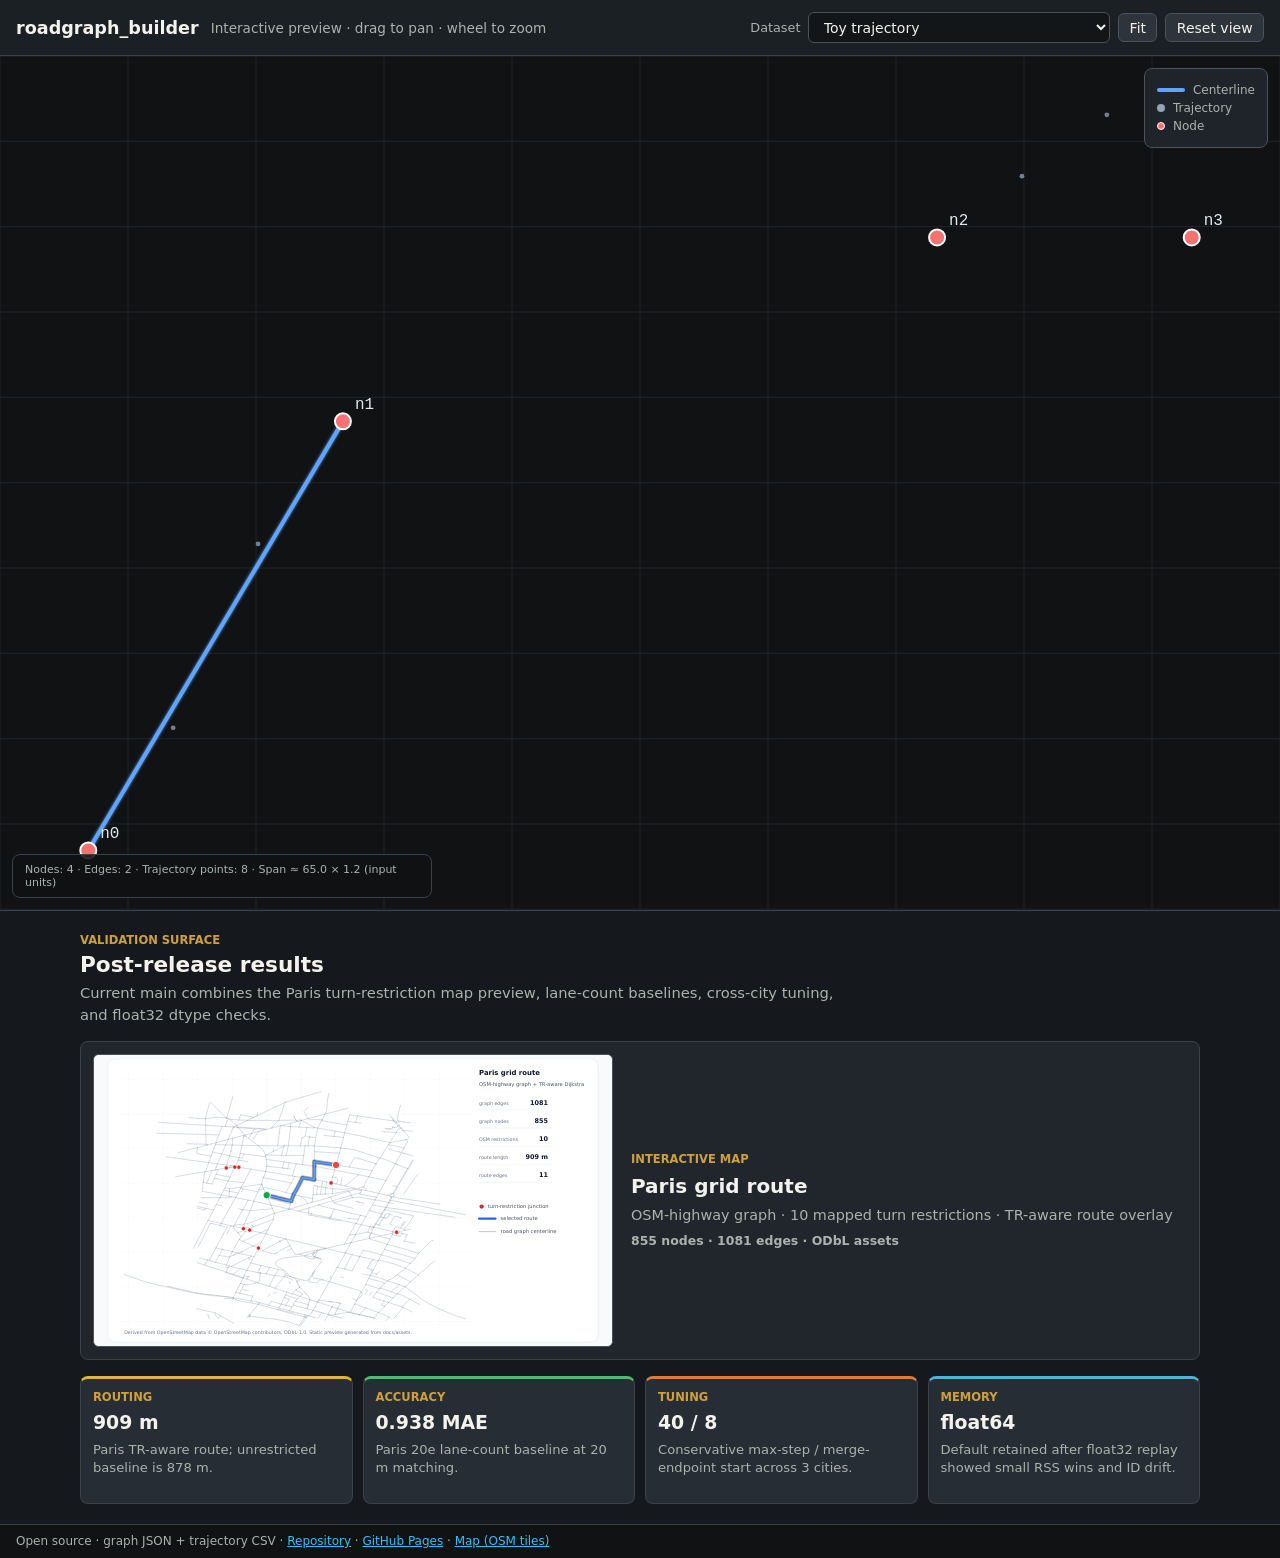
==== docs/index.html @ 45efcf7e "Polish docs results cards" ====
<!DOCTYPE html>
<html lang="en">
  <head>
    <meta charset="utf-8" />
    <meta name="viewport" content="width=device-width, initial-scale=1" />
    <title>roadgraph_builder — viewer</title>
    <link rel="stylesheet" href="css/viewer.css" />
  </head>
  <body>
    <div class="app">
      <header class="topbar">
        <h1>roadgraph_builder</h1>
        <span class="sub">Interactive preview · drag to pan · wheel to zoom</span>
        <div class="controls">
          <label for="dataset">Dataset</label>
          <select id="dataset"></select>
          <button type="button" id="btn-fit">Fit</button>
          <button type="button" id="btn-reset">Reset view</button>
        </div>
      </header>

      <div class="stage-wrap">
        <svg
          id="svg-root"
          viewBox="0 0 960 640"
          preserveAspectRatio="xMidYMid meet"
          xmlns="http://www.w3.org/2000/svg"
        >
          <defs>
            <filter id="softGlow" x="-40%" y="-40%" width="180%" height="180%">
              <feGaussianBlur stdDeviation="1.2" result="b" />
              <feMerge>
                <feMergeNode in="b" />
                <feMergeNode in="SourceGraphic" />
              </feMerge>
            </filter>
          </defs>
          <rect width="100%" height="100%" fill="#101214" />
          <g id="layer-grid"></g>
          <g id="panzoom">
            <g id="layer-trajectory"></g>
            <g id="layer-edges"></g>
            <g id="layer-nodes"></g>
          </g>
        </svg>

        <div class="legend" aria-hidden="true">
          <div class="legend-row">
            <span class="swatch" style="background: #60a5fa"></span>
            Centerline
          </div>
          <div class="legend-row">
            <span class="swatch dot" style="background: #94a3b8"></span>
            Trajectory
          </div>
          <div class="legend-row">
            <span class="swatch dot" style="background: #f87171; border: 1px solid #fff"></span>
            Node
          </div>
        </div>

        <div class="hud" id="hud">Loading…</div>
      </div>

      <section class="results" aria-label="Visualization results">
        <div class="results-inner">
          <div class="section-heading">
            <span class="eyebrow">Validation Surface</span>
            <h2>Post-release results</h2>
            <p>
              Current main combines the Paris turn-restriction map preview,
              lane-count baselines, cross-city tuning, and float32 dtype checks.
            </p>
          </div>

          <a class="result-card" href="map.html">
            <span class="result-media">
              <img
                src="images/paris_grid_route.svg"
                alt="Paris road graph with a highlighted route and turn-restriction junctions"
              />
            </span>
            <span class="result-copy">
              <span class="eyebrow">Interactive Map</span>
              <strong>Paris grid route</strong>
              <span>OSM-highway graph · 10 mapped turn restrictions · TR-aware route overlay</span>
              <span class="result-meta">855 nodes · 1081 edges · ODbL assets</span>
            </span>
          </a>

          <div class="metric-grid" aria-label="Measured results">
            <a class="metric-card route" href="map.html">
              <span class="metric-kicker">Routing</span>
              <strong>909 m</strong>
              <span>Paris TR-aware route; unrestricted baseline is 878 m.</span>
            </a>
            <a class="metric-card accuracy" href="accuracy_report.md">
              <span class="metric-kicker">Accuracy</span>
              <strong>0.938 MAE</strong>
              <span>Paris 20e lane-count baseline at 20 m matching.</span>
            </a>
            <a class="metric-card tuning" href="bundle_tuning.md">
              <span class="metric-kicker">Tuning</span>
              <strong>40 / 8</strong>
              <span>Conservative max-step / merge-endpoint start across 3 cities.</span>
            </a>
            <a class="metric-card memory" href="float32_drift_report.md">
              <span class="metric-kicker">Memory</span>
              <strong>float64</strong>
              <span>Default retained after float32 replay showed small RSS wins and ID drift.</span>
            </a>
          </div>
        </div>
      </section>

      <footer class="footer">
        Open source · graph JSON + trajectory CSV ·
        <a id="footer-repo" href="#">Repository</a>
        ·
        <a id="footer-pages" href="#">GitHub Pages</a>
        ·
        <a href="map.html">Map (OSM tiles)</a>
      </footer>
    </div>
    <script src="js/viewer.js"></script>
  </body>
</html>
---- docs/css/viewer.css ----
:root {
  --bg: #101214;
  --panel: #1b2025;
  --surface: #20262c;
  --surface-strong: #262d34;
  --text: #f4f2ed;
  --muted: #aab3ad;
  --accent: #38bdf8;
  --edge: #3b82f6;
  --traj: #94a3b8;
  --node: #f87171;
  --grid: #3b454f;
  --border: #3a424a;
  --gold: #e3b341;
  --green: #54b96f;
  --orange: #dd7d3c;
  --cyan: #4fb3d8;
}

* {
  box-sizing: border-box;
}

html,
body {
  margin: 0;
  height: 100%;
  font-family: ui-sans-serif, system-ui, -apple-system, "Segoe UI", Roboto, sans-serif;
  background: var(--bg);
  color: var(--text);
}

a {
  color: var(--accent);
}

a:focus-visible,
button:focus-visible,
select:focus-visible {
  outline: 2px solid var(--gold);
  outline-offset: 2px;
}

.app {
  display: flex;
  flex-direction: column;
  min-height: 100vh;
}

.topbar {
  display: flex;
  flex-wrap: wrap;
  align-items: center;
  gap: 0.75rem;
  padding: 0.75rem 1rem;
  background: var(--panel);
  border-bottom: 1px solid var(--border);
}

.topbar h1 {
  margin: 0;
  font-size: 1.1rem;
  font-weight: 600;
  letter-spacing: 0;
}

.topbar .sub {
  color: var(--muted);
  font-size: 0.85rem;
}

.controls {
  display: flex;
  flex-wrap: wrap;
  gap: 0.5rem;
  align-items: center;
  margin-left: auto;
}

label {
  font-size: 0.8rem;
  color: var(--muted);
}

select,
button {
  font: inherit;
  font-size: 0.875rem;
  padding: 0.35rem 0.65rem;
  border-radius: 6px;
  border: 1px solid #4a525a;
  background: #121619;
  color: var(--text);
}

button {
  cursor: pointer;
  background: #2d343b;
}

button:hover {
  background: #3a424a;
}

.stage-wrap {
  flex: 1;
  position: relative;
  min-height: 420px;
  background: #101214;
}

#svg-root {
  width: 100%;
  height: 100%;
  min-height: 520px;
  display: block;
  cursor: grab;
  touch-action: none;
}

#svg-root:active {
  cursor: grabbing;
}

.hud {
  position: absolute;
  left: 12px;
  bottom: 12px;
  padding: 8px 12px;
  background: rgba(16, 18, 20, 0.88);
  border: 1px solid var(--border);
  border-radius: 8px;
  font-size: 11px;
  color: var(--muted);
  max-width: min(420px, 90vw);
  pointer-events: none;
}

.legend {
  position: absolute;
  right: 12px;
  top: 12px;
  padding: 10px 12px;
  background: rgba(32, 38, 44, 0.92);
  border: 1px solid #4a525a;
  border-radius: 8px;
  font-size: 12px;
}

.legend-row {
  display: flex;
  align-items: center;
  gap: 8px;
  margin: 4px 0;
  color: var(--muted);
}

.swatch {
  width: 28px;
  height: 4px;
  border-radius: 2px;
}

.swatch.dot {
  width: 8px;
  height: 8px;
  border-radius: 50%;
}

.results {
  padding: 22px 16px 20px;
  background: #15191d;
  border-top: 1px solid var(--border);
}

.results-inner {
  display: grid;
  gap: 16px;
  max-width: 1120px;
  margin: 0 auto;
}

.section-heading {
  display: grid;
  gap: 5px;
  max-width: 760px;
}

.section-heading h2 {
  margin: 0;
  font-size: 1.35rem;
  font-weight: 750;
  line-height: 1.2;
  letter-spacing: 0;
}

.section-heading p {
  margin: 0;
  color: var(--muted);
  font-size: 0.92rem;
  line-height: 1.45;
}

.eyebrow,
.metric-kicker {
  color: #d0a03d;
  font-size: 0.72rem;
  font-weight: 700;
  letter-spacing: 0;
  text-transform: uppercase;
}

.result-meta {
  color: var(--muted);
  font-size: 0.78rem;
  font-weight: 650;
  line-height: 1.35;
}

.result-card {
  display: grid;
  grid-template-columns: minmax(240px, 520px) minmax(220px, 1fr);
  gap: 18px;
  align-items: center;
  padding: 12px;
  color: var(--text);
  text-decoration: none;
  background: var(--surface);
  border: 1px solid var(--border);
  border-radius: 8px;
  transition: border-color 160ms ease, transform 160ms ease;
}

.result-card:hover {
  border-color: var(--gold);
  transform: translateY(-1px);
}

.result-media {
  display: block;
  overflow: hidden;
  border: 1px solid #4a525a;
  border-radius: 6px;
  background: #f8fafc;
  aspect-ratio: 16 / 9;
}

.result-card img {
  display: block;
  width: 100%;
  height: 100%;
  object-fit: cover;
}

.result-copy {
  display: grid;
  gap: 7px;
}

.result-copy strong {
  font-size: 1.25rem;
  font-weight: 700;
  line-height: 1.2;
}

.result-copy span {
  color: var(--muted);
  font-size: 0.9rem;
  line-height: 1.45;
}

.result-copy .eyebrow {
  color: #d0a03d;
  font-size: 0.72rem;
}

.result-copy .result-meta {
  color: var(--muted);
  font-size: 0.78rem;
  line-height: 1.35;
}

.metric-grid {
  display: grid;
  grid-template-columns: repeat(4, minmax(160px, 1fr));
  gap: 10px;
}

.metric-card {
  display: grid;
  grid-template-rows: auto auto 1fr;
  gap: 7px;
  min-height: 128px;
  padding: 12px;
  color: var(--text);
  text-decoration: none;
  background: var(--surface-strong);
  border: 1px solid var(--border);
  border-top-width: 3px;
  border-radius: 8px;
  transition: border-color 160ms ease, transform 160ms ease;
}

.metric-card:hover {
  border-color: var(--gold);
  transform: translateY(-1px);
}

.metric-card strong {
  font-size: 1.18rem;
  line-height: 1.2;
}

.metric-card span {
  color: var(--muted);
  font-size: 0.82rem;
  line-height: 1.35;
}

.metric-card .metric-kicker {
  color: #d0a03d;
  font-size: 0.72rem;
  font-weight: 700;
  line-height: 1.2;
}

.metric-card.route {
  border-top-color: var(--gold);
}

.metric-card.accuracy {
  border-top-color: var(--green);
}

.metric-card.tuning {
  border-top-color: var(--orange);
}

.metric-card.memory {
  border-top-color: var(--cyan);
}

.footer {
  padding: 0.6rem 1rem;
  font-size: 0.75rem;
  color: var(--muted);
  border-top: 1px solid var(--border);
}

@media (max-width: 860px) {
  .result-card {
    grid-template-columns: 1fr;
  }

  .metric-grid {
    grid-template-columns: repeat(2, minmax(0, 1fr));
  }
}

@media (max-width: 520px) {
  .topbar {
    align-items: flex-start;
  }

  .controls {
    width: 100%;
    margin-left: 0;
  }

  .metric-grid {
    grid-template-columns: 1fr;
  }
}
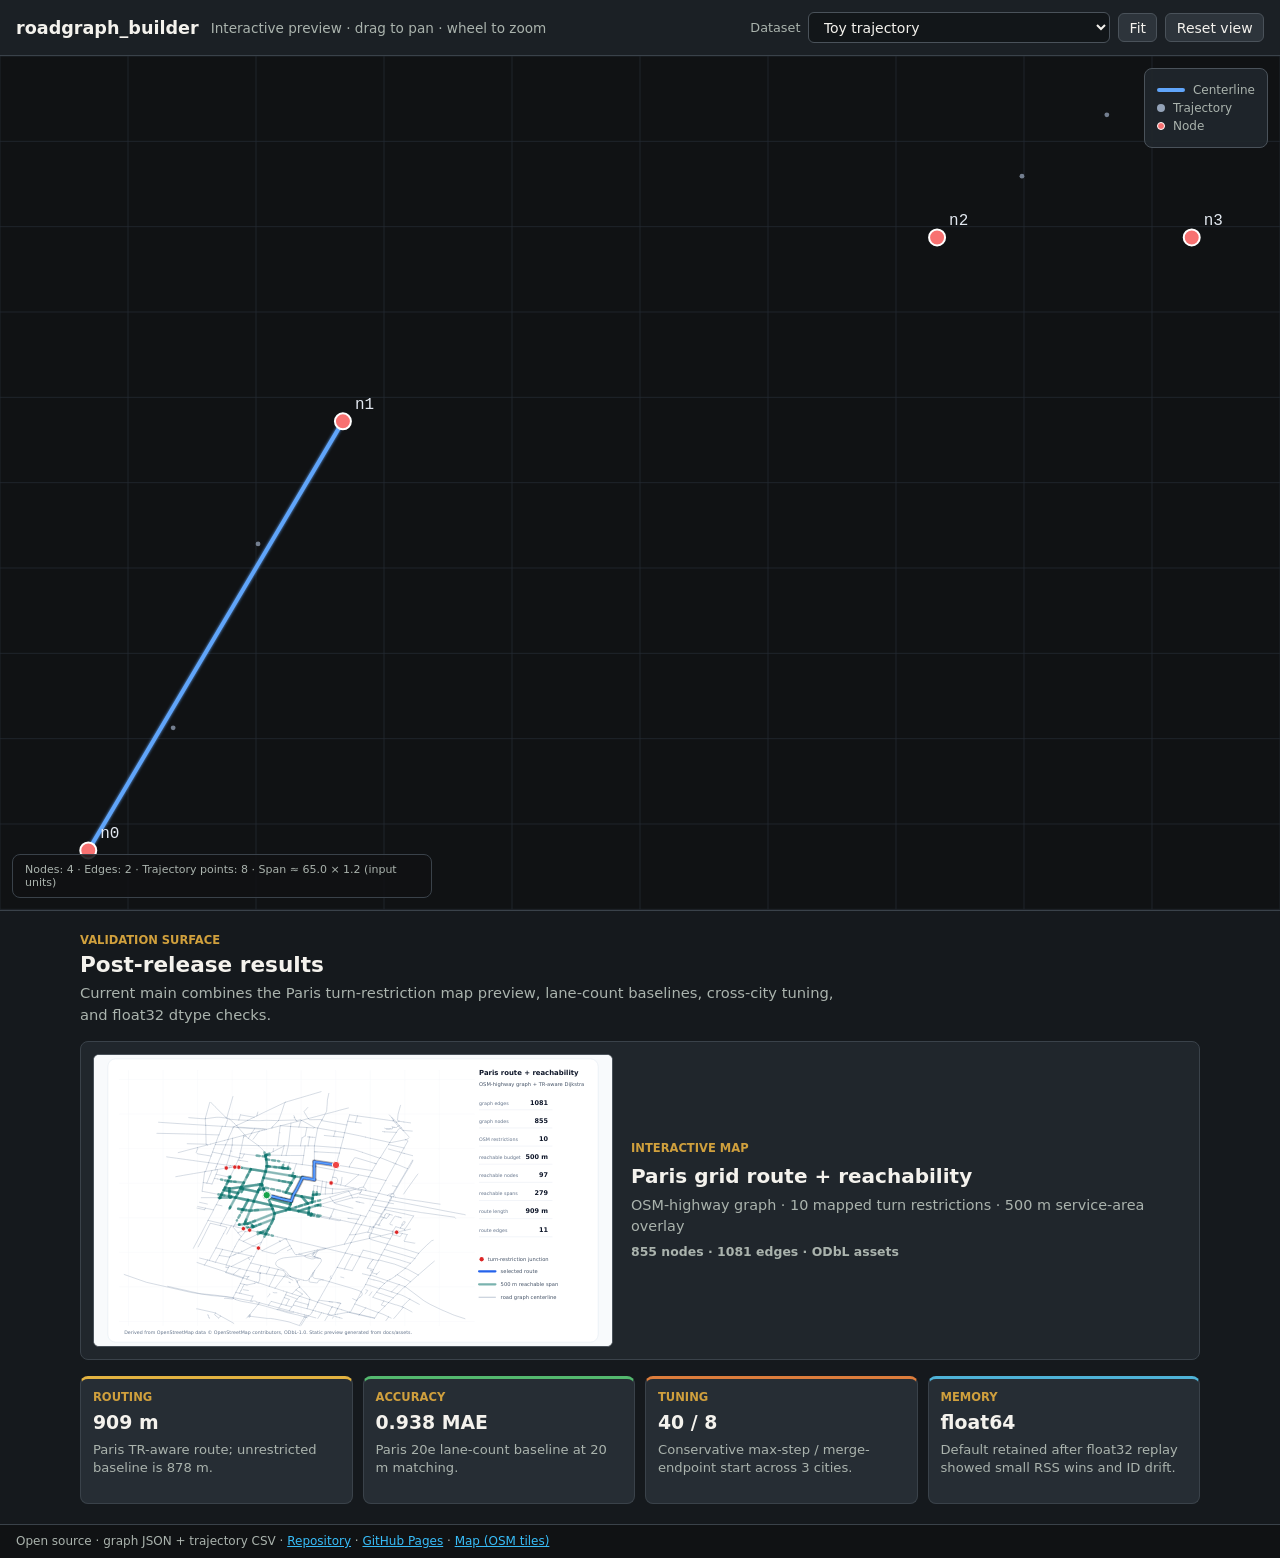
==== commit b77e5afd: "docs: add Paris reachability overlay Generate a committed Paris grid reachability GeoJSON asset from" ====
--- a/docs/index.html
+++ b/docs/index.html
@@ -77,13 +77,13 @@
             <span class="result-media">
               <img
                 src="images/paris_grid_route.svg"
-                alt="Paris road graph with a highlighted route and turn-restriction junctions"
+                alt="Paris road graph with a highlighted route, reachability overlay, and turn-restriction junctions"
               />
             </span>
             <span class="result-copy">
               <span class="eyebrow">Interactive Map</span>
-              <strong>Paris grid route</strong>
-              <span>OSM-highway graph · 10 mapped turn restrictions · TR-aware route overlay</span>
+              <strong>Paris grid route + reachability</strong>
+              <span>OSM-highway graph · 10 mapped turn restrictions · 500 m service-area overlay</span>
               <span class="result-meta">855 nodes · 1081 edges · ODbL assets</span>
             </span>
           </a>
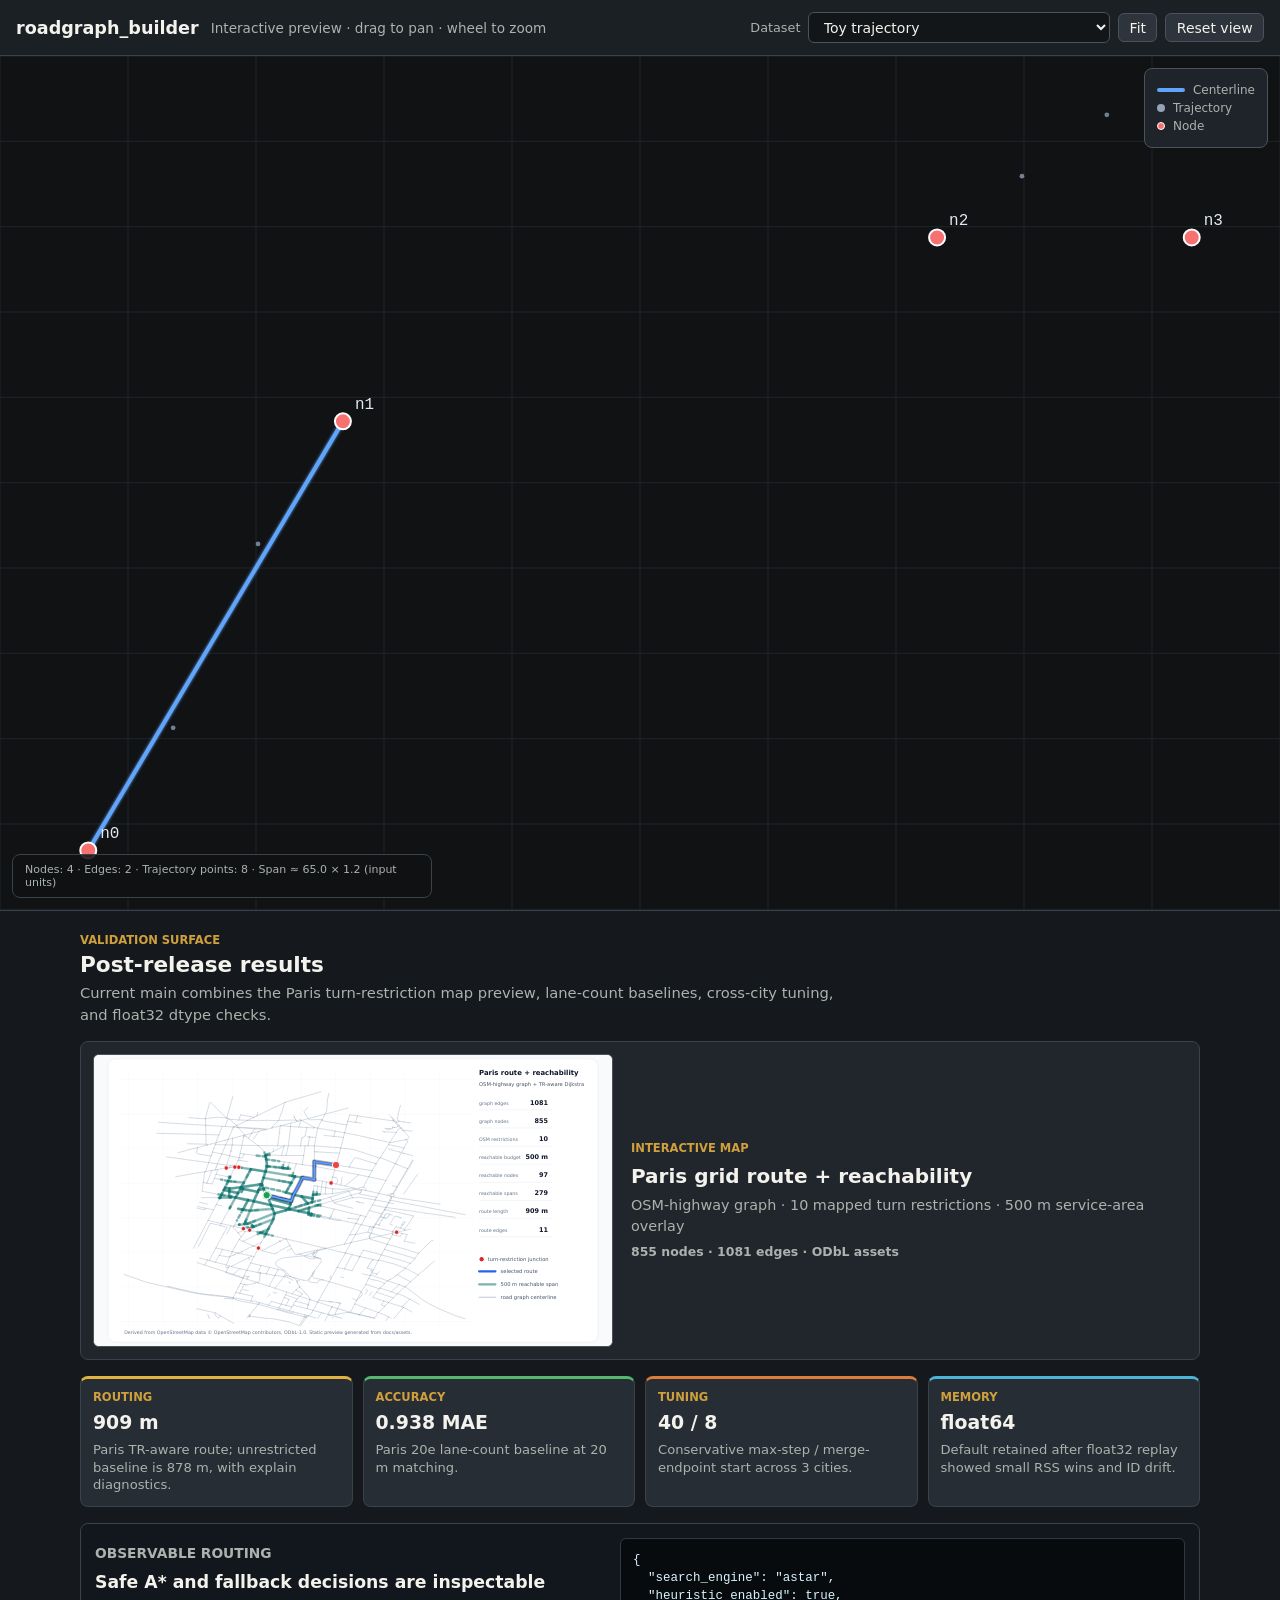
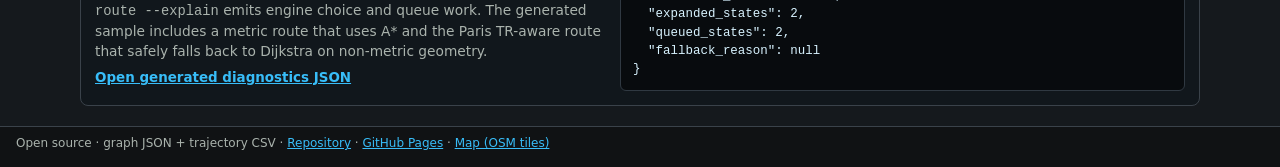
==== commit e7e47c3c: "docs: surface route explain diagnostics Add a generated route explain sample asset, show the diagnos" ====
--- a/docs/index.html
+++ b/docs/index.html
@@ -92,7 +92,7 @@
             <a class="metric-card route" href="map.html">
               <span class="metric-kicker">Routing</span>
               <strong>909 m</strong>
-              <span>Paris TR-aware route; unrestricted baseline is 878 m.</span>
+              <span>Paris TR-aware route; unrestricted baseline is 878 m, with explain diagnostics.</span>
             </a>
             <a class="metric-card accuracy" href="accuracy_report.md">
               <span class="metric-kicker">Accuracy</span>
@@ -110,6 +110,26 @@
               <span>Default retained after float32 replay showed small RSS wins and ID drift.</span>
             </a>
           </div>
+
+          <div class="diagnostics-panel" aria-label="Route explain diagnostics">
+            <div class="diagnostics-copy">
+              <span class="eyebrow">Observable Routing</span>
+              <strong>Safe A* and fallback decisions are inspectable</strong>
+              <span>
+                <code>route --explain</code> emits engine choice and queue work. The generated
+                sample includes a metric route that uses A* and the Paris TR-aware
+                route that safely falls back to Dijkstra on non-metric geometry.
+              </span>
+              <a href="assets/route_explain_sample.json">Open generated diagnostics JSON</a>
+            </div>
+            <pre class="diagnostics-code"><code>{
+  "search_engine": "astar",
+  "heuristic_enabled": true,
+  "expanded_states": 2,
+  "queued_states": 2,
+  "fallback_reason": null
+}</code></pre>
+          </div>
         </div>
       </section>
 
--- a/docs/css/viewer.css
+++ b/docs/css/viewer.css
@@ -340,6 +340,54 @@
   border-top-color: var(--cyan);
 }
 
+.diagnostics-panel {
+  display: grid;
+  grid-template-columns: minmax(220px, 0.95fr) minmax(0, 1.05fr);
+  gap: 14px;
+  align-items: stretch;
+  padding: 14px;
+  background: #11171c;
+  border: 1px solid var(--border);
+  border-radius: 8px;
+}
+
+.diagnostics-copy {
+  display: grid;
+  align-content: center;
+  gap: 8px;
+}
+
+.diagnostics-copy strong {
+  font-size: 1.08rem;
+  line-height: 1.25;
+}
+
+.diagnostics-copy span {
+  color: var(--muted);
+  font-size: 0.86rem;
+  line-height: 1.45;
+}
+
+.diagnostics-copy a {
+  width: fit-content;
+  font-size: 0.84rem;
+  font-weight: 700;
+}
+
+.diagnostics-code {
+  margin: 0;
+  min-width: 0;
+  overflow: auto;
+  padding: 12px;
+  background: #080b0e;
+  border: 1px solid #303942;
+  border-radius: 6px;
+  color: #d8f3ff;
+  font-family: ui-monospace, SFMono-Regular, Menlo, Consolas, "Liberation Mono", monospace;
+  font-size: 0.78rem;
+  line-height: 1.45;
+}
+
 .footer {
   padding: 0.6rem 1rem;
   font-size: 0.75rem;
@@ -355,6 +403,10 @@
   .metric-grid {
     grid-template-columns: repeat(2, minmax(0, 1fr));
   }
+
+  .diagnostics-panel {
+    grid-template-columns: 1fr;
+  }
 }
 
 @media (max-width: 520px) {
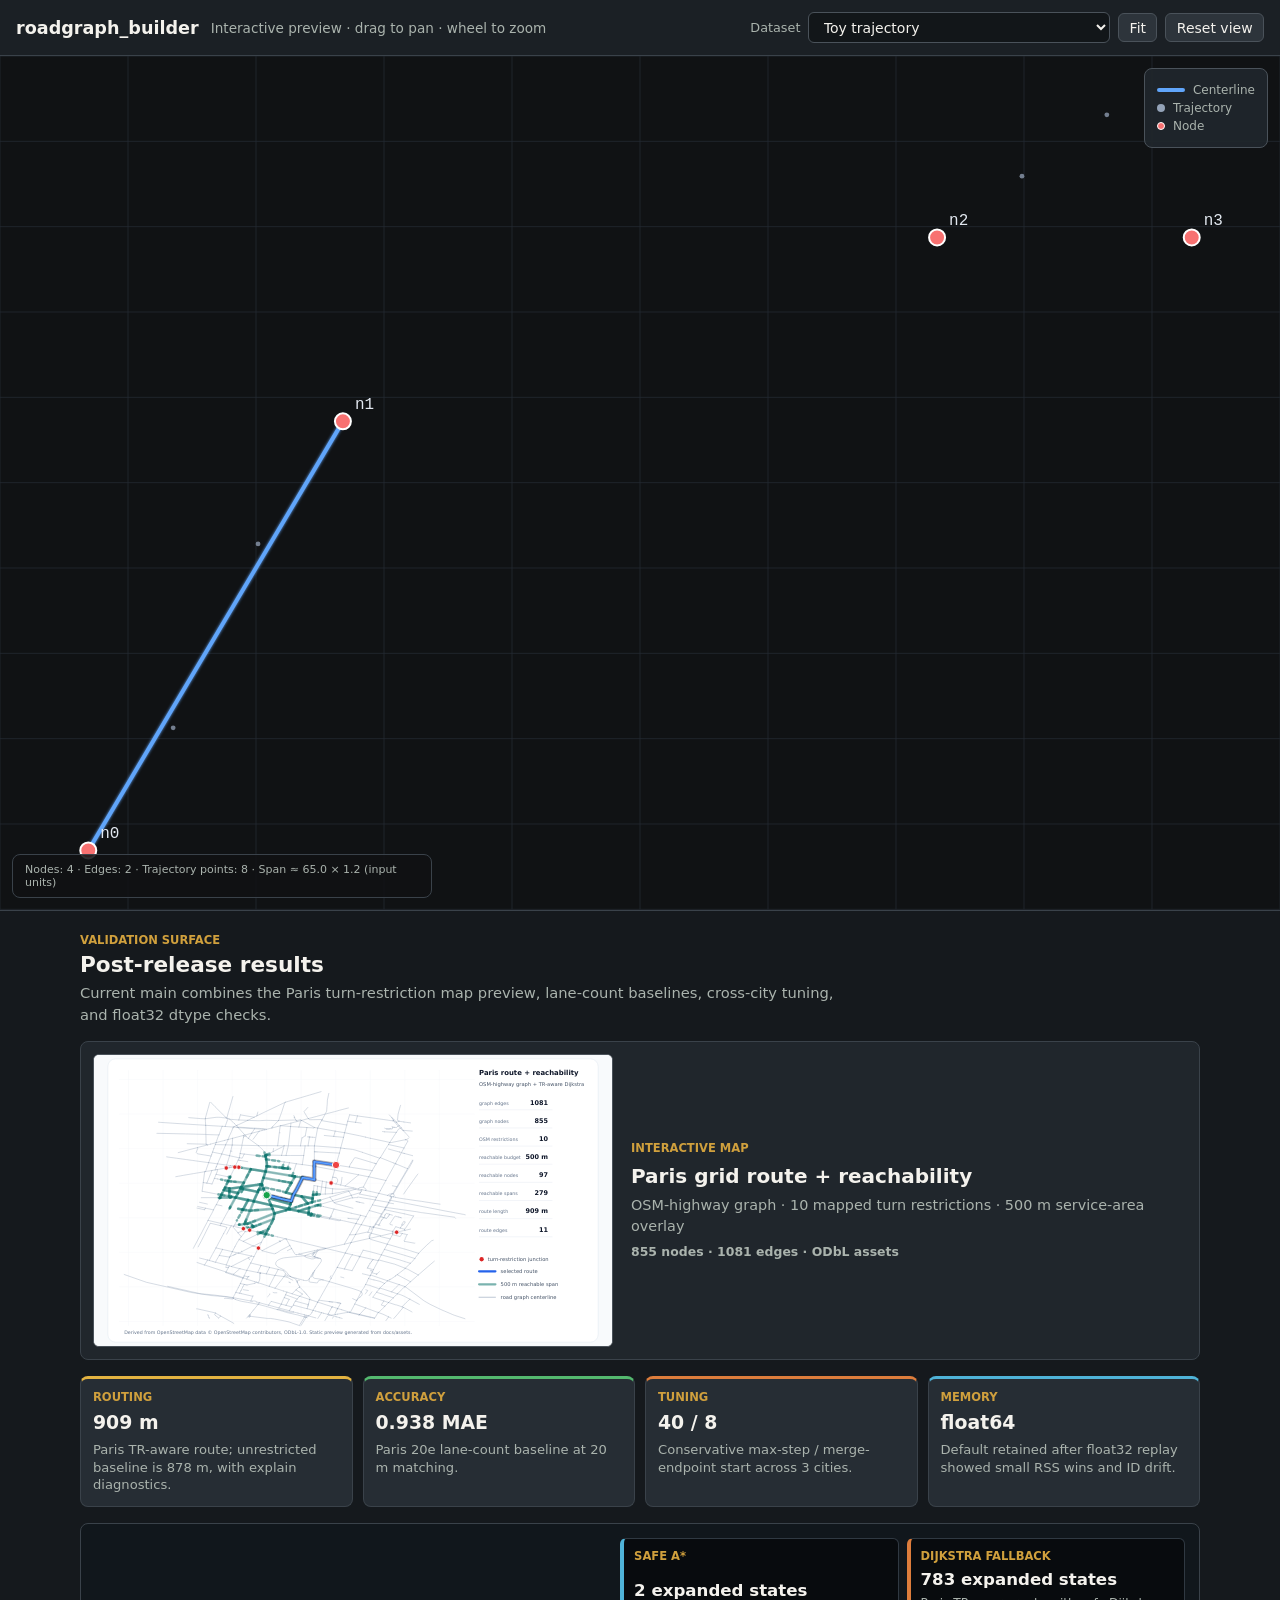
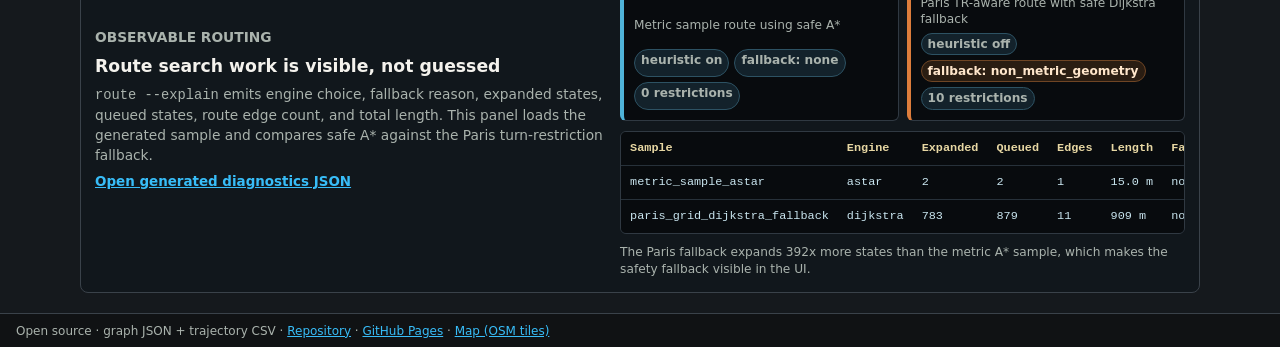
==== commit 42e56b7c: "docs: add route diagnostics comparison" ====
--- a/docs/index.html
+++ b/docs/index.html
@@ -114,21 +114,18 @@
           <div class="diagnostics-panel" aria-label="Route explain diagnostics">
             <div class="diagnostics-copy">
               <span class="eyebrow">Observable Routing</span>
-              <strong>Safe A* and fallback decisions are inspectable</strong>
+              <strong>Route search work is visible, not guessed</strong>
               <span>
-                <code>route --explain</code> emits engine choice and queue work. The generated
-                sample includes a metric route that uses A* and the Paris TR-aware
-                route that safely falls back to Dijkstra on non-metric geometry.
+                <code>route --explain</code> emits engine choice, fallback reason,
+                expanded states, queued states, route edge count, and total length.
+                This panel loads the generated sample and compares safe A* against
+                the Paris turn-restriction fallback.
               </span>
               <a href="assets/route_explain_sample.json">Open generated diagnostics JSON</a>
             </div>
-            <pre class="diagnostics-code"><code>{
-  "search_engine": "astar",
-  "heuristic_enabled": true,
-  "expanded_states": 2,
-  "queued_states": 2,
-  "fallback_reason": null
-}</code></pre>
+            <div class="diagnostics-compare" id="route-diagnostics-compare" aria-live="polite">
+              <div class="diagnostics-loading">Loading route diagnostics…</div>
+            </div>
           </div>
         </div>
       </section>
@@ -142,6 +139,7 @@
         <a href="map.html">Map (OSM tiles)</a>
       </footer>
     </div>
+    <script src="js/route_diagnostics.js"></script>
     <script src="js/viewer.js"></script>
   </body>
 </html>
--- a/docs/css/viewer.css
+++ b/docs/css/viewer.css
@@ -374,18 +374,139 @@
   font-weight: 700;
 }
 
-.diagnostics-code {
-  margin: 0;
+.diagnostics-compare {
+  display: grid;
+  gap: 10px;
   min-width: 0;
-  overflow: auto;
+}
+
+.diagnostics-loading,
+.diagnostics-error {
+  display: grid;
+  align-content: center;
+  min-height: 180px;
+  min-width: 0;
   padding: 12px;
   background: #080b0e;
   border: 1px solid #303942;
   border-radius: 6px;
+  color: var(--muted);
+  font-size: 0.84rem;
+  line-height: 1.45;
+}
+
+.diagnostics-error {
+  border-color: #7f3c3c;
+  color: #fca5a5;
+}
+
+.diagnostics-summary {
+  display: grid;
+  grid-template-columns: repeat(2, minmax(0, 1fr));
+  gap: 8px;
+}
+
+.diagnostics-engine {
+  display: grid;
+  gap: 5px;
+  min-width: 0;
+  padding: 10px;
+  background: #080b0e;
+  border: 1px solid #303942;
+  border-left: 4px solid var(--cyan);
+  border-radius: 6px;
+}
+
+.diagnostics-engine.fallback {
+  border-left-color: var(--orange);
+}
+
+.diagnostics-engine .metric-kicker {
+  color: #d0a03d;
+  font-size: 0.72rem;
+}
+
+.diagnostics-engine span {
+  color: var(--muted);
+  font-size: 0.76rem;
+  line-height: 1.35;
+}
+
+.diagnostics-engine strong {
+  color: var(--text);
+  font-size: 1.04rem;
+  line-height: 1.2;
+}
+
+.diagnostics-pill-row {
+  display: flex;
+  flex-wrap: wrap;
+  gap: 5px;
+}
+
+.diagnostics-pill {
+  display: inline-flex;
+  width: fit-content;
+  max-width: 100%;
+  padding: 2px 6px;
+  color: #d8f3ff;
+  background: #13222b;
+  border: 1px solid #2d5263;
+  border-radius: 999px;
+  font-size: 0.68rem;
+  font-weight: 700;
+  line-height: 1.4;
+}
+
+.diagnostics-pill.warn {
+  color: #ffe6cb;
+  background: #2a1d12;
+  border-color: #6f4524;
+}
+
+.diagnostics-table-wrap {
+  min-width: 0;
+  overflow-x: auto;
+  background: #080b0e;
+  border: 1px solid #303942;
+  border-radius: 6px;
+}
+
+.diagnostics-table {
+  width: 100%;
+  min-width: 620px;
+  border-collapse: collapse;
   color: #d8f3ff;
   font-family: ui-monospace, SFMono-Regular, Menlo, Consolas, "Liberation Mono", monospace;
-  font-size: 0.78rem;
+  font-size: 0.74rem;
   line-height: 1.45;
+}
+
+.diagnostics-table th,
+.diagnostics-table td {
+  padding: 8px 9px;
+  text-align: left;
+  vertical-align: top;
+  border-bottom: 1px solid #27313a;
+}
+
+.diagnostics-table th {
+  color: #e7d7a3;
+  font-weight: 750;
+}
+
+.diagnostics-table td {
+  color: #c9e5ef;
+}
+
+.diagnostics-table tr:last-child td {
+  border-bottom: 0;
+}
+
+.diagnostics-note {
+  color: var(--muted);
+  font-size: 0.76rem;
+  line-height: 1.4;
 }
 
 .footer {
@@ -407,6 +528,10 @@
   .diagnostics-panel {
     grid-template-columns: 1fr;
   }
+
+  .diagnostics-table {
+    min-width: 560px;
+  }
 }
 
 @media (max-width: 520px) {
@@ -422,4 +547,8 @@
   .metric-grid {
     grid-template-columns: 1fr;
   }
-}
+
+  .diagnostics-summary {
+    grid-template-columns: 1fr;
+  }
+}
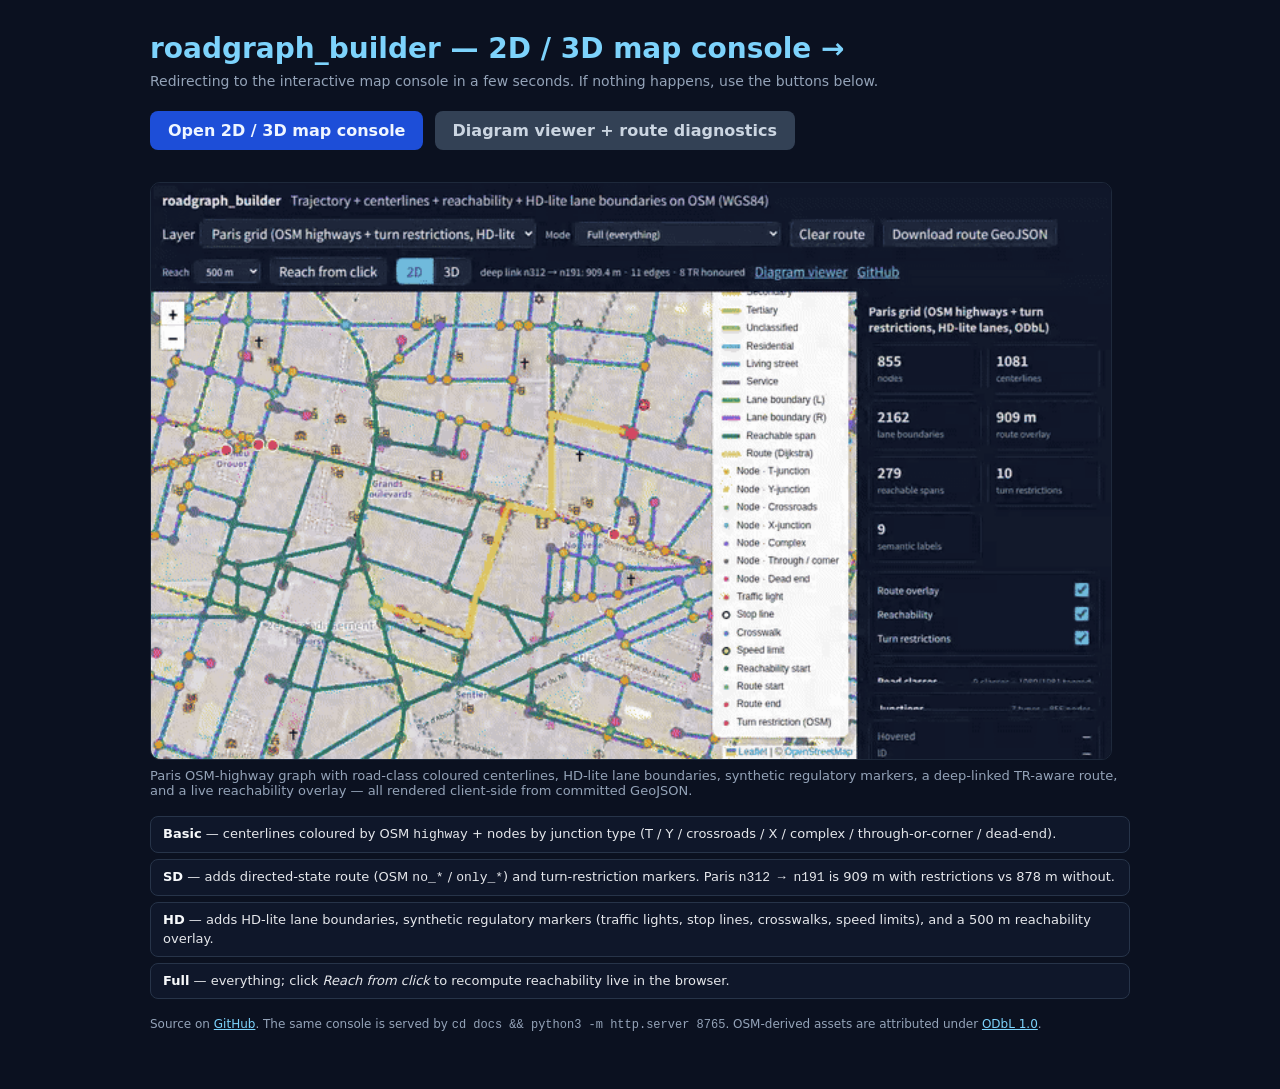
==== commit f527845b: "feat(pages): make / on GitHub Pages land on the 2D / 3D map console The repo went public and Pages l" ====
--- a/docs/index.html
+++ b/docs/index.html
@@ -3,143 +3,155 @@
   <head>
     <meta charset="utf-8" />
     <meta name="viewport" content="width=device-width, initial-scale=1" />
-    <title>roadgraph_builder — viewer</title>
-    <link rel="stylesheet" href="css/viewer.css" />
+    <title>roadgraph_builder — 2D / 3D map console</title>
+    <meta http-equiv="refresh" content="3;url=map.html" />
+    <style>
+      :root {
+        color-scheme: dark;
+      }
+      html,
+      body {
+        margin: 0;
+        padding: 0;
+        min-height: 100%;
+        background: #0b1120;
+        color: #e5e7eb;
+        font-family: ui-sans-serif, system-ui, sans-serif;
+      }
+      .wrap {
+        max-width: 980px;
+        margin: 0 auto;
+        padding: 32px 24px 48px;
+      }
+      h1 {
+        font-size: 28px;
+        margin: 0 0 8px;
+      }
+      h1 a {
+        color: #7dd3fc;
+        text-decoration: none;
+      }
+      h1 a:hover {
+        text-decoration: underline;
+      }
+      .sub {
+        color: #94a3b8;
+        font-size: 14px;
+        margin: 0 0 18px;
+      }
+      .cta {
+        display: inline-block;
+        padding: 10px 18px;
+        margin: 4px 6px 16px 0;
+        border-radius: 8px;
+        background: #1d4ed8;
+        color: #eff6ff;
+        font-weight: 600;
+        text-decoration: none;
+      }
+      .cta.secondary {
+        background: #334155;
+        color: #cbd5e1;
+      }
+      .cta:hover {
+        filter: brightness(1.1);
+      }
+      figure {
+        margin: 0 0 18px;
+      }
+      figure img {
+        width: 100%;
+        max-width: 960px;
+        display: block;
+        border-radius: 10px;
+        border: 1px solid #1e293b;
+      }
+      figcaption {
+        color: #94a3b8;
+        font-size: 13px;
+        margin-top: 8px;
+      }
+      ul.tiers {
+        margin: 4px 0 18px;
+        padding: 0;
+        list-style: none;
+        display: grid;
+        gap: 6px;
+      }
+      ul.tiers li {
+        padding: 8px 12px;
+        border: 1px solid #273449;
+        border-radius: 8px;
+        background: #0f172a;
+        font-size: 13px;
+        line-height: 1.4;
+      }
+      ul.tiers li strong {
+        color: #f8fafc;
+      }
+      .small {
+        color: #94a3b8;
+        font-size: 12px;
+      }
+      .small a {
+        color: #7dd3fc;
+      }
+    </style>
   </head>
   <body>
-    <div class="app">
-      <header class="topbar">
-        <h1>roadgraph_builder</h1>
-        <span class="sub">Interactive preview · drag to pan · wheel to zoom</span>
-        <div class="controls">
-          <label for="dataset">Dataset</label>
-          <select id="dataset"></select>
-          <button type="button" id="btn-fit">Fit</button>
-          <button type="button" id="btn-reset">Reset view</button>
-        </div>
-      </header>
-
-      <div class="stage-wrap">
-        <svg
-          id="svg-root"
-          viewBox="0 0 960 640"
-          preserveAspectRatio="xMidYMid meet"
-          xmlns="http://www.w3.org/2000/svg"
-        >
-          <defs>
-            <filter id="softGlow" x="-40%" y="-40%" width="180%" height="180%">
-              <feGaussianBlur stdDeviation="1.2" result="b" />
-              <feMerge>
-                <feMergeNode in="b" />
-                <feMergeNode in="SourceGraphic" />
-              </feMerge>
-            </filter>
-          </defs>
-          <rect width="100%" height="100%" fill="#101214" />
-          <g id="layer-grid"></g>
-          <g id="panzoom">
-            <g id="layer-trajectory"></g>
-            <g id="layer-edges"></g>
-            <g id="layer-nodes"></g>
-          </g>
-        </svg>
-
-        <div class="legend" aria-hidden="true">
-          <div class="legend-row">
-            <span class="swatch" style="background: #60a5fa"></span>
-            Centerline
-          </div>
-          <div class="legend-row">
-            <span class="swatch dot" style="background: #94a3b8"></span>
-            Trajectory
-          </div>
-          <div class="legend-row">
-            <span class="swatch dot" style="background: #f87171; border: 1px solid #fff"></span>
-            Node
-          </div>
-        </div>
-
-        <div class="hud" id="hud">Loading…</div>
-      </div>
-
-      <section class="results" aria-label="Visualization results">
-        <div class="results-inner">
-          <div class="section-heading">
-            <span class="eyebrow">Validation Surface</span>
-            <h2>Post-release results</h2>
-            <p>
-              Current main combines the Paris turn-restriction map preview,
-              lane-count baselines, cross-city tuning, and float32 dtype checks.
-            </p>
-          </div>
-
-          <a class="result-card" href="map.html">
-            <span class="result-media">
-              <img
-                src="images/paris_grid_route.svg"
-                alt="Paris road graph with a highlighted route, reachability overlay, and turn-restriction junctions"
-              />
-            </span>
-            <span class="result-copy">
-              <span class="eyebrow">Interactive Map</span>
-              <strong>Paris grid route + reachability</strong>
-              <span>OSM-highway graph · 10 mapped turn restrictions · 500 m service-area overlay</span>
-              <span class="result-meta">855 nodes · 1081 edges · ODbL assets</span>
-            </span>
-          </a>
-
-          <div class="metric-grid" aria-label="Measured results">
-            <a class="metric-card route" href="map.html">
-              <span class="metric-kicker">Routing</span>
-              <strong>909 m</strong>
-              <span>Paris TR-aware route; unrestricted baseline is 878 m, with explain diagnostics.</span>
-            </a>
-            <a class="metric-card accuracy" href="accuracy_report.md">
-              <span class="metric-kicker">Accuracy</span>
-              <strong>0.938 MAE</strong>
-              <span>Paris 20e lane-count baseline at 20 m matching.</span>
-            </a>
-            <a class="metric-card tuning" href="bundle_tuning.md">
-              <span class="metric-kicker">Tuning</span>
-              <strong>40 / 8</strong>
-              <span>Conservative max-step / merge-endpoint start across 3 cities.</span>
-            </a>
-            <a class="metric-card memory" href="float32_drift_report.md">
-              <span class="metric-kicker">Memory</span>
-              <strong>float64</strong>
-              <span>Default retained after float32 replay showed small RSS wins and ID drift.</span>
-            </a>
-          </div>
-
-          <div class="diagnostics-panel" aria-label="Route explain diagnostics">
-            <div class="diagnostics-copy">
-              <span class="eyebrow">Observable Routing</span>
-              <strong>Route search work is visible, not guessed</strong>
-              <span>
-                <code>route --explain</code> emits engine choice, fallback reason,
-                expanded states, queued states, route edge count, and total length.
-                This panel loads the generated sample and compares safe A* against
-                the Paris turn-restriction fallback.
-              </span>
-              <a href="assets/route_explain_sample.json">Open generated diagnostics JSON</a>
-            </div>
-            <div class="diagnostics-compare" id="route-diagnostics-compare" aria-live="polite">
-              <div class="diagnostics-loading">Loading route diagnostics…</div>
-            </div>
-          </div>
-        </div>
-      </section>
-
-      <footer class="footer">
-        Open source · graph JSON + trajectory CSV ·
-        <a id="footer-repo" href="#">Repository</a>
-        ·
-        <a id="footer-pages" href="#">GitHub Pages</a>
-        ·
-        <a href="map.html">Map (OSM tiles)</a>
-      </footer>
+    <div class="wrap">
+      <h1><a href="map.html">roadgraph_builder — 2D / 3D map console →</a></h1>
+      <p class="sub">
+        Redirecting to the interactive map console in a few seconds. If
+        nothing happens, use the buttons below.
+      </p>
+      <p>
+        <a class="cta" href="map.html">Open 2D / 3D map console</a>
+        <a class="cta secondary" href="diagram.html">Diagram viewer + route diagnostics</a>
+      </p>
+      <figure>
+        <a href="map.html">
+          <img
+            src="images/map_console_hero.gif"
+            alt="roadgraph_builder map console: Paris deep-link route in 2D, then 3D auto-rotate with road-class and junction colour coding"
+          />
+        </a>
+        <figcaption>
+          Paris OSM-highway graph with road-class coloured centerlines, HD-lite
+          lane boundaries, synthetic regulatory markers, a deep-linked TR-aware
+          route, and a live reachability overlay — all rendered client-side
+          from committed GeoJSON.
+        </figcaption>
+      </figure>
+      <ul class="tiers">
+        <li>
+          <strong>Basic</strong> — centerlines coloured by OSM
+          <code>highway</code> + nodes by junction type (T / Y / crossroads /
+          X / complex / through-or-corner / dead-end).
+        </li>
+        <li>
+          <strong>SD</strong> — adds directed-state route (OSM
+          <code>no_*</code> / <code>only_*</code>) and turn-restriction
+          markers. Paris <code>n312 → n191</code> is 909 m with restrictions vs
+          878 m without.
+        </li>
+        <li>
+          <strong>HD</strong> — adds HD-lite lane boundaries, synthetic
+          regulatory markers (traffic lights, stop lines, crosswalks, speed
+          limits), and a 500 m reachability overlay.
+        </li>
+        <li>
+          <strong>Full</strong> — everything; click <em>Reach from click</em>
+          to recompute reachability live in the browser.
+        </li>
+      </ul>
+      <p class="small">
+        Source on
+        <a href="https://github.com/rsasaki0109/roadgraph_builder">GitHub</a>.
+        The same console is served by <code>cd docs &amp;&amp; python3 -m
+        http.server 8765</code>. OSM-derived assets are attributed under
+        <a href="assets/ATTRIBUTION.md">ODbL 1.0</a>.
+      </p>
     </div>
-    <script src="js/route_diagnostics.js"></script>
-    <script src="js/viewer.js"></script>
   </body>
 </html>
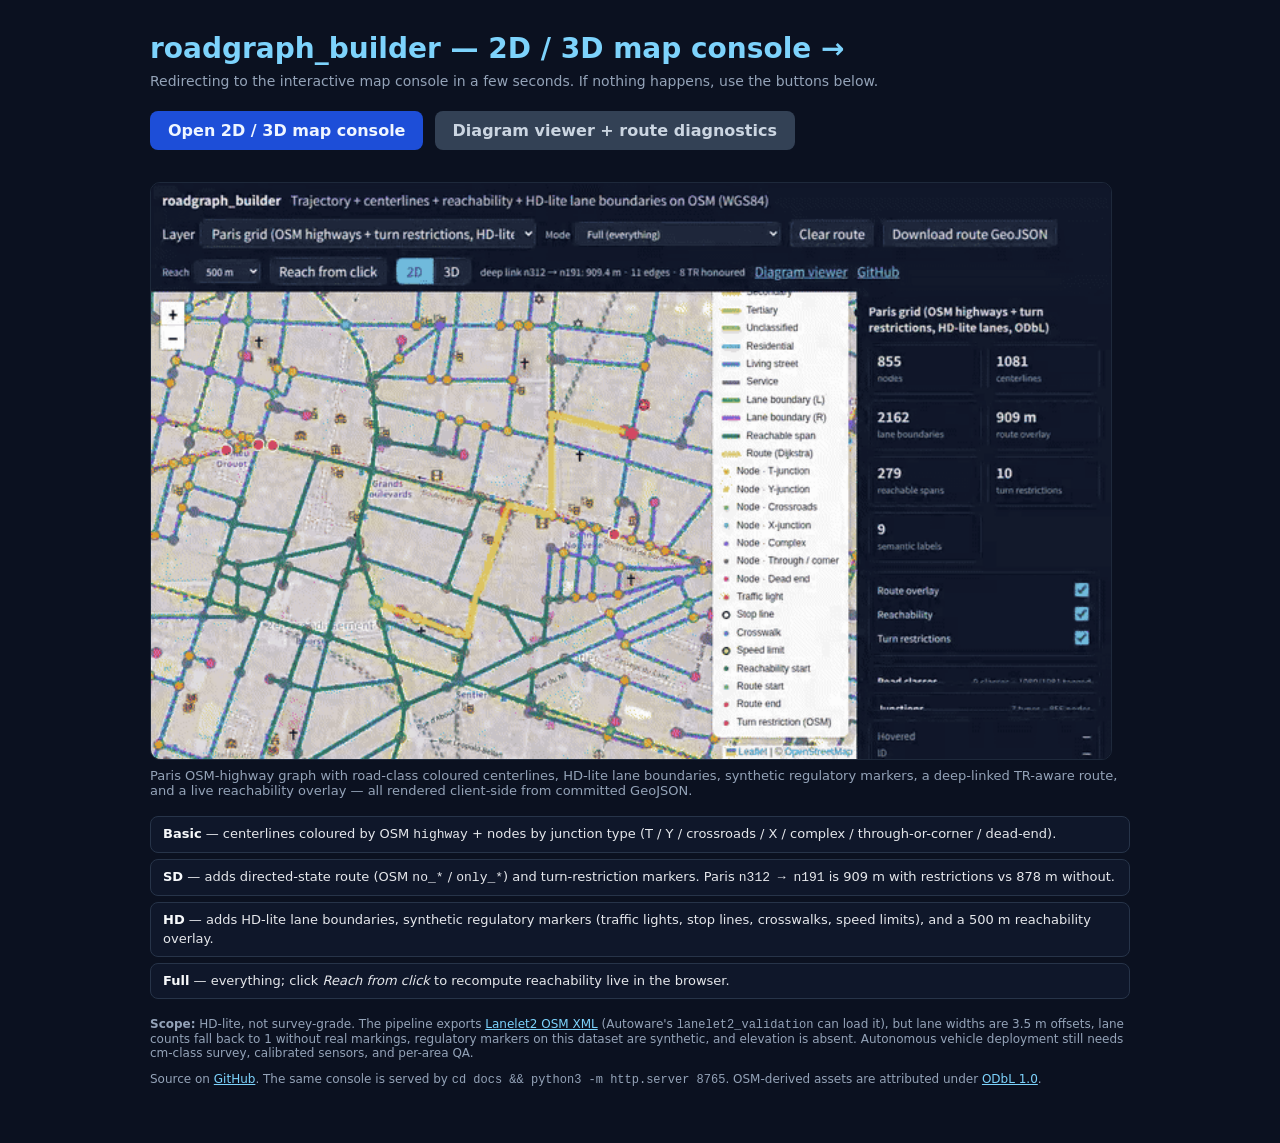
==== commit d066a51f: "feat(lanelet2): ship per-lane Paris grid Lanelet2 OSM + HD-lite scope disclaimer A fair-but-honest q" ====
--- a/docs/index.html
+++ b/docs/index.html
@@ -146,6 +146,15 @@
         </li>
       </ul>
       <p class="small">
+        <strong>Scope:</strong> HD-lite, not survey-grade. The pipeline exports
+        <a href="assets/map_paris_grid.lanelet.osm">Lanelet2 OSM XML</a>
+        (Autoware's <code>lanelet2_validation</code> can load it), but lane
+        widths are 3.5&nbsp;m offsets, lane counts fall back to 1 without real
+        markings, regulatory markers on this dataset are synthetic, and
+        elevation is absent. Autonomous vehicle deployment still needs
+        cm-class survey, calibrated sensors, and per-area QA.
+      </p>
+      <p class="small">
         Source on
         <a href="https://github.com/rsasaki0109/roadgraph_builder">GitHub</a>.
         The same console is served by <code>cd docs &amp;&amp; python3 -m
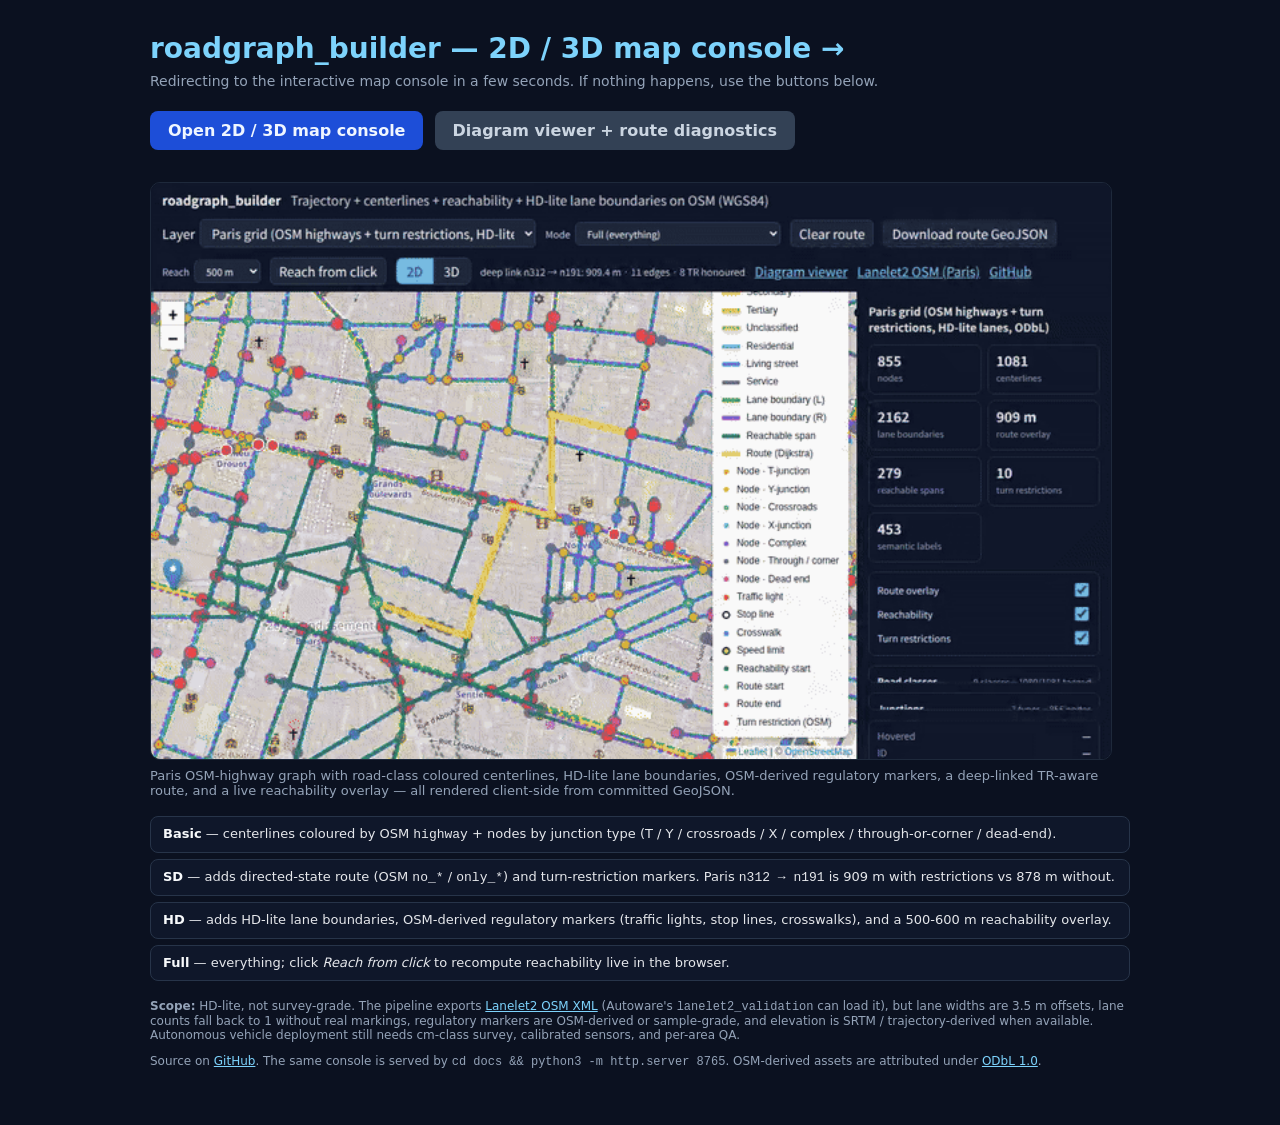
==== commit 960f3736: "feat(viewer): add San Francisco map console dataset" ====
--- a/docs/index.html
+++ b/docs/index.html
@@ -118,7 +118,7 @@
         </a>
         <figcaption>
           Paris OSM-highway graph with road-class coloured centerlines, HD-lite
-          lane boundaries, synthetic regulatory markers, a deep-linked TR-aware
+          lane boundaries, OSM-derived regulatory markers, a deep-linked TR-aware
           route, and a live reachability overlay — all rendered client-side
           from committed GeoJSON.
         </figcaption>
@@ -136,9 +136,9 @@
           878 m without.
         </li>
         <li>
-          <strong>HD</strong> — adds HD-lite lane boundaries, synthetic
-          regulatory markers (traffic lights, stop lines, crosswalks, speed
-          limits), and a 500 m reachability overlay.
+          <strong>HD</strong> — adds HD-lite lane boundaries, OSM-derived
+          regulatory markers (traffic lights, stop lines, crosswalks), and a
+          500-600 m reachability overlay.
         </li>
         <li>
           <strong>Full</strong> — everything; click <em>Reach from click</em>
@@ -150,9 +150,10 @@
         <a href="assets/map_paris_grid.lanelet.osm">Lanelet2 OSM XML</a>
         (Autoware's <code>lanelet2_validation</code> can load it), but lane
         widths are 3.5&nbsp;m offsets, lane counts fall back to 1 without real
-        markings, regulatory markers on this dataset are synthetic, and
-        elevation is absent. Autonomous vehicle deployment still needs
-        cm-class survey, calibrated sensors, and per-area QA.
+        markings, regulatory markers are OSM-derived or sample-grade, and
+        elevation is SRTM / trajectory-derived when available. Autonomous
+        vehicle deployment still needs cm-class survey, calibrated sensors,
+        and per-area QA.
       </p>
       <p class="small">
         Source on
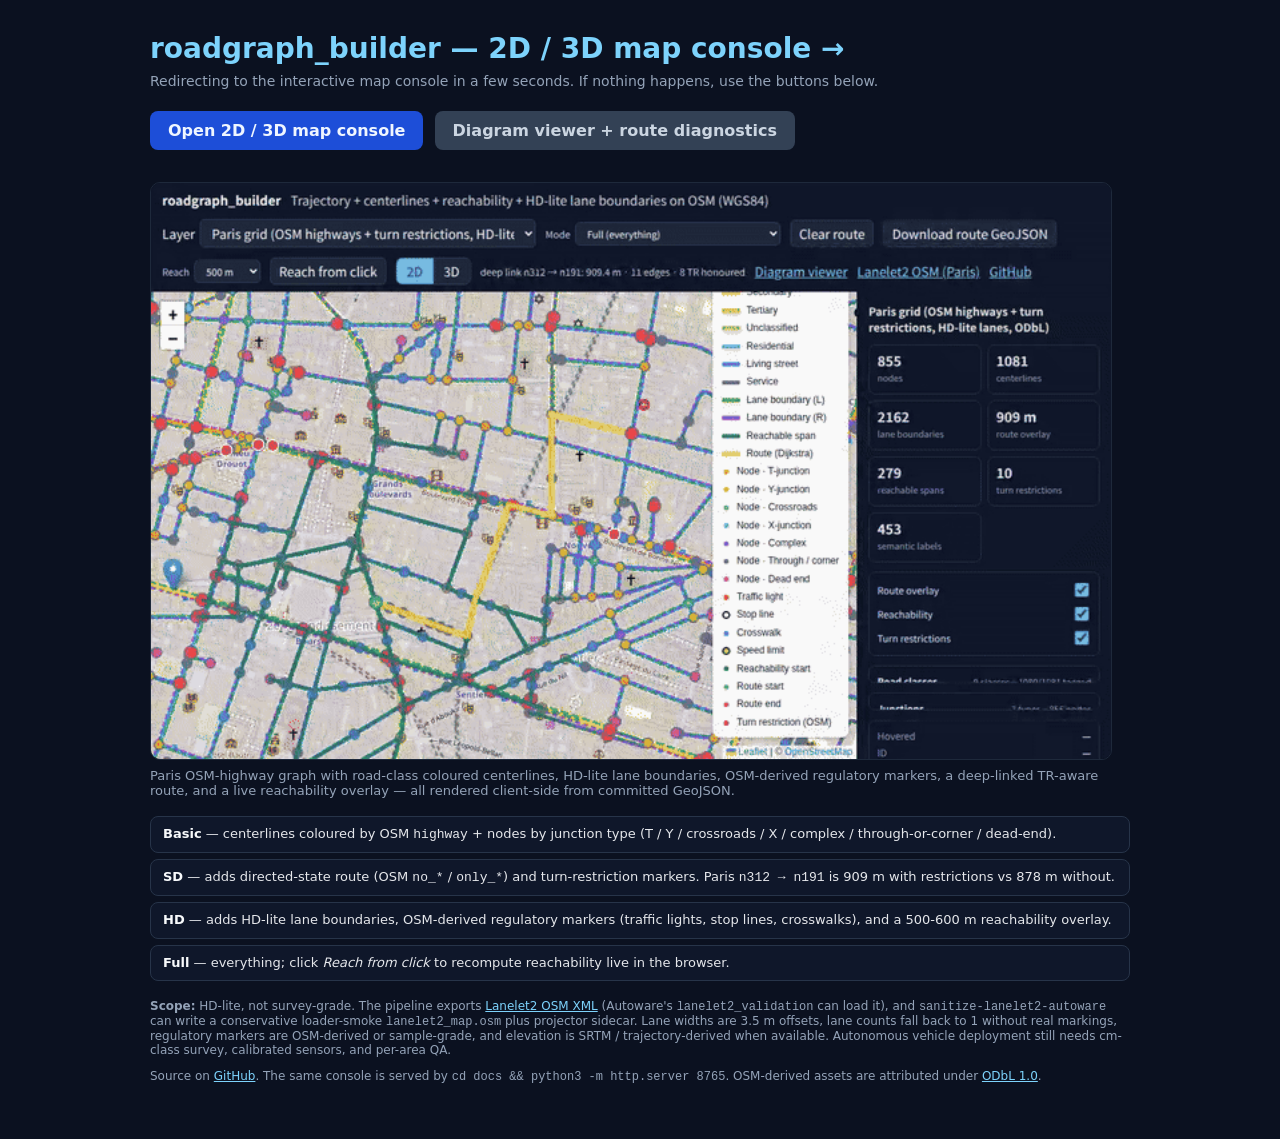
==== commit d2f0b0a7: "docs(autoware): clarify Lanelet2 loader smoke workflow" ====
--- a/docs/index.html
+++ b/docs/index.html
@@ -148,7 +148,9 @@
       <p class="small">
         <strong>Scope:</strong> HD-lite, not survey-grade. The pipeline exports
         <a href="assets/map_paris_grid.lanelet.osm">Lanelet2 OSM XML</a>
-        (Autoware's <code>lanelet2_validation</code> can load it), but lane
+        (Autoware's <code>lanelet2_validation</code> can load it), and
+        <code>sanitize-lanelet2-autoware</code> can write a conservative
+        loader-smoke <code>lanelet2_map.osm</code> plus projector sidecar. Lane
         widths are 3.5&nbsp;m offsets, lane counts fall back to 1 without real
         markings, regulatory markers are OSM-derived or sample-grade, and
         elevation is SRTM / trajectory-derived when available. Autonomous
